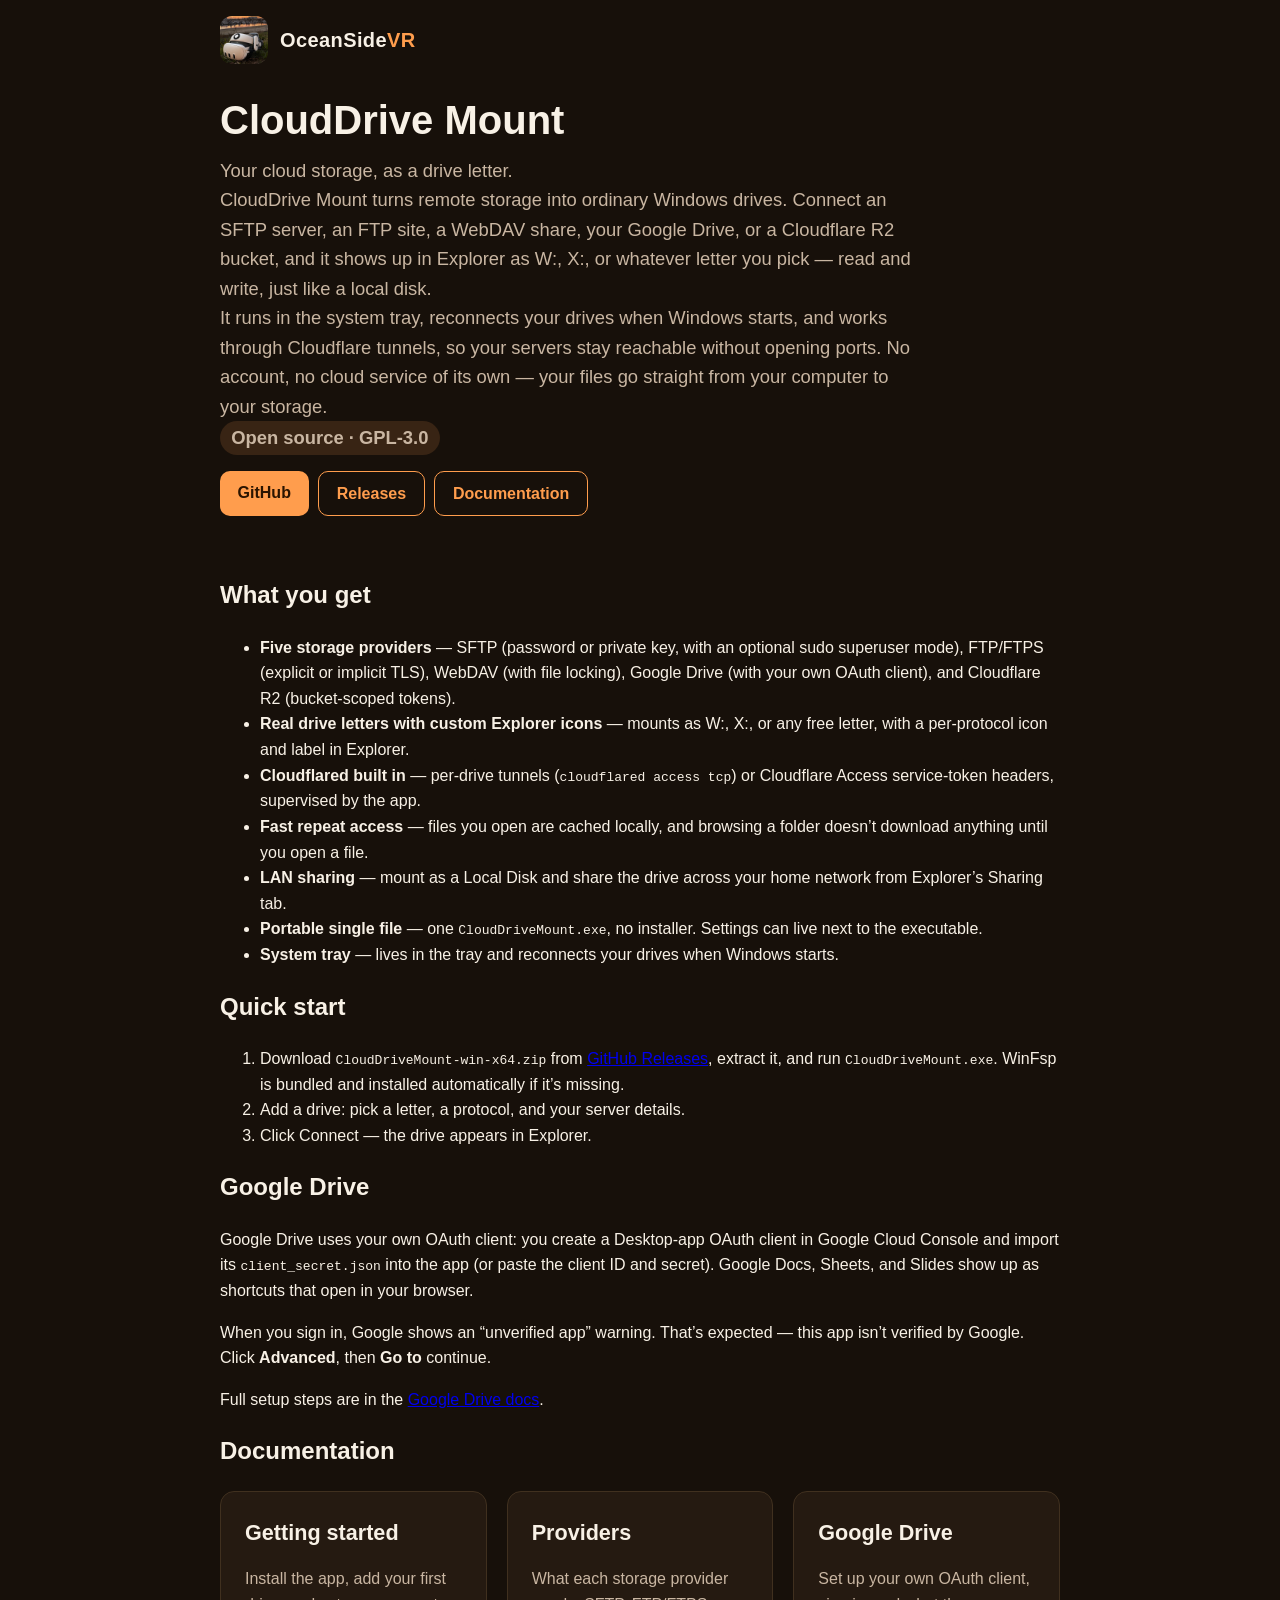
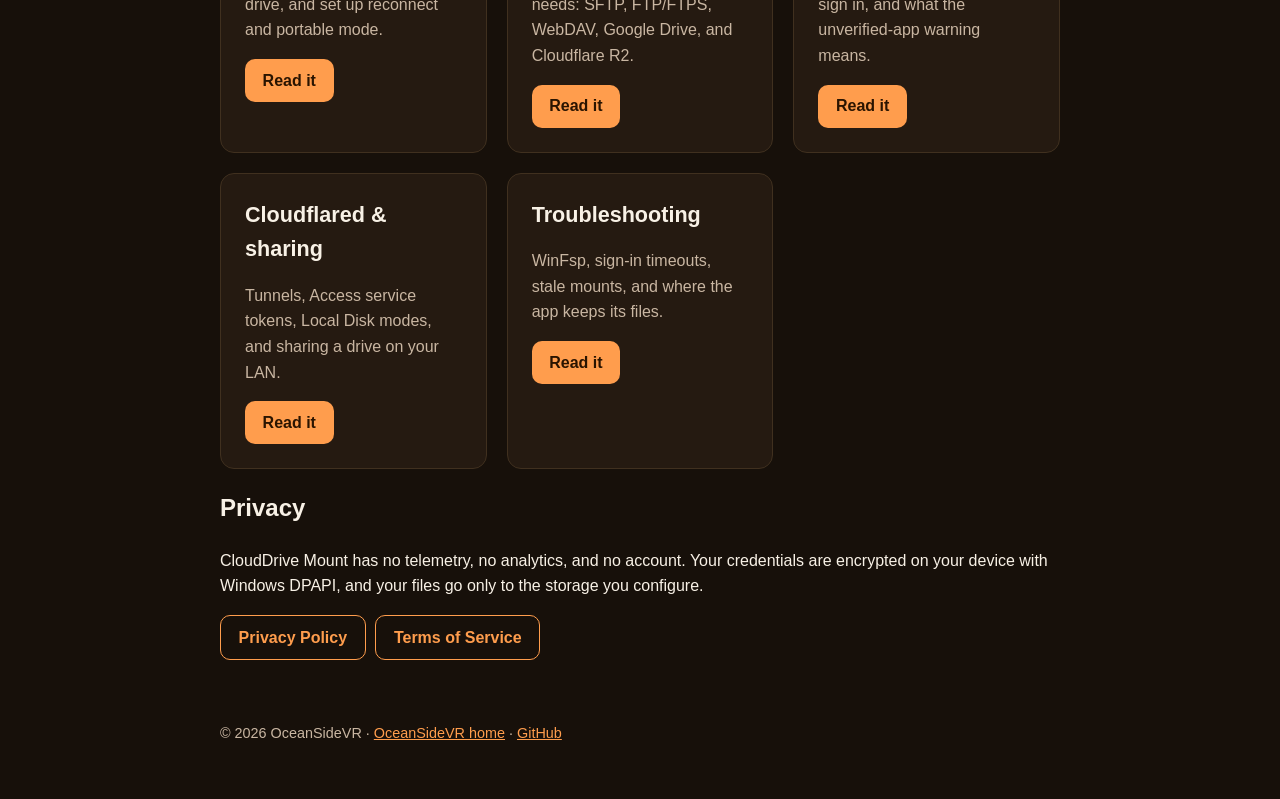
==== clouddrive-mount/index.html @ c626cb5b "Add CloudDrive Mount to the site" ====
<!DOCTYPE html>
<html lang="en">
<head>
<meta charset="utf-8">
<meta name="viewport" content="width=device-width, initial-scale=1">
<title>CloudDrive Mount — OceanSideVR</title>
<meta name="description" content="CloudDrive Mount turns SFTP, FTP, WebDAV, Google Drive, and Cloudflare R2 into ordinary Windows drive letters — with cloudflared tunnels and LAN sharing built in.">
<link rel="icon" href="../assets/company-logo.png">
<link rel="stylesheet" href="../styles.css">
</head>
<body>
<header class="site-header">
  <a href="../" style="display:flex;align-items:center;gap:0.75rem;text-decoration:none;color:inherit;">
    <img src="../assets/company-logo.png" alt="OceanSideVR logo" class="logo">
    <span class="wordmark">OceanSide<span class="wordmark-vr" style="color:#ff9d4d">VR</span></span>
  </a>
</header>
<main>
  <section class="hero">
    <h1>CloudDrive Mount</h1>
    <p>Your cloud storage, as a drive letter.</p>
    <p>CloudDrive Mount turns remote storage into ordinary Windows drives. Connect an SFTP server, an FTP site, a WebDAV share, your Google Drive, or a Cloudflare R2 bucket, and it shows up in Explorer as W:, X:, or whatever letter you pick &mdash; read and write, just like a local disk.</p>
    <p>It runs in the system tray, reconnects your drives when Windows starts, and works through Cloudflare tunnels, so your servers stay reachable without opening ports. No account, no cloud service of its own &mdash; your files go straight from your computer to your storage.</p>
    <p class="tag">Open source &middot; GPL-3.0</p>
    <div class="links">
      <a class="btn" href="https://github.com/jmez11/clouddrive-mount">GitHub</a>
      <a class="btn ghost" href="https://github.com/jmez11/clouddrive-mount/releases">Releases</a>
      <a class="btn ghost" href="https://github.com/jmez11/clouddrive-mount/tree/main/docs">Documentation</a>
    </div>
  </section>

  <section>
    <h2>What you get</h2>
    <ul>
      <li><strong>Five storage providers</strong> &mdash; SFTP (password or private key, with an optional sudo superuser mode), FTP/FTPS (explicit or implicit TLS), WebDAV (with file locking), Google Drive (with your own OAuth client), and Cloudflare R2 (bucket-scoped tokens).</li>
      <li><strong>Real drive letters with custom Explorer icons</strong> &mdash; mounts as W:, X:, or any free letter, with a per-protocol icon and label in Explorer.</li>
      <li><strong>Cloudflared built in</strong> &mdash; per-drive tunnels (<code>cloudflared access tcp</code>) or Cloudflare Access service-token headers, supervised by the app.</li>
      <li><strong>Fast repeat access</strong> &mdash; files you open are cached locally, and browsing a folder doesn&rsquo;t download anything until you open a file.</li>
      <li><strong>LAN sharing</strong> &mdash; mount as a Local Disk and share the drive across your home network from Explorer&rsquo;s Sharing tab.</li>
      <li><strong>Portable single file</strong> &mdash; one <code>CloudDriveMount.exe</code>, no installer. Settings can live next to the executable.</li>
      <li><strong>System tray</strong> &mdash; lives in the tray and reconnects your drives when Windows starts.</li>
    </ul>
  </section>

  <section>
    <h2>Quick start</h2>
    <ol>
      <li>Download <code>CloudDriveMount-win-x64.zip</code> from <a href="https://github.com/jmez11/clouddrive-mount/releases">GitHub Releases</a>, extract it, and run <code>CloudDriveMount.exe</code>. WinFsp is bundled and installed automatically if it&rsquo;s missing.</li>
      <li>Add a drive: pick a letter, a protocol, and your server details.</li>
      <li>Click Connect &mdash; the drive appears in Explorer.</li>
    </ol>
  </section>

  <section>
    <h2>Google Drive</h2>
    <p>Google Drive uses your own OAuth client: you create a Desktop-app OAuth client in Google Cloud Console and import its <code>client_secret.json</code> into the app (or paste the client ID and secret). Google Docs, Sheets, and Slides show up as shortcuts that open in your browser.</p>
    <p>When you sign in, Google shows an &ldquo;unverified app&rdquo; warning. That&rsquo;s expected &mdash; this app isn&rsquo;t verified by Google. Click <strong>Advanced</strong>, then <strong>Go to</strong> continue.</p>
    <p>Full setup steps are in the <a href="https://github.com/jmez11/clouddrive-mount/blob/main/docs/google-drive.md">Google Drive docs</a>.</p>
  </section>

  <section>
    <h2>Documentation</h2>
    <section class="products">
      <article class="card">
        <h2>Getting started</h2>
        <p>Install the app, add your first drive, and set up reconnect and portable mode.</p>
        <div class="links"><a class="btn" href="https://github.com/jmez11/clouddrive-mount/blob/main/docs/getting-started.md">Read it</a></div>
      </article>
      <article class="card">
        <h2>Providers</h2>
        <p>What each storage provider needs: SFTP, FTP/FTPS, WebDAV, Google Drive, and Cloudflare R2.</p>
        <div class="links"><a class="btn" href="https://github.com/jmez11/clouddrive-mount/blob/main/docs/providers.md">Read it</a></div>
      </article>
      <article class="card">
        <h2>Google Drive</h2>
        <p>Set up your own OAuth client, sign in, and what the unverified-app warning means.</p>
        <div class="links"><a class="btn" href="https://github.com/jmez11/clouddrive-mount/blob/main/docs/google-drive.md">Read it</a></div>
      </article>
      <article class="card">
        <h2>Cloudflared &amp; sharing</h2>
        <p>Tunnels, Access service tokens, Local Disk modes, and sharing a drive on your LAN.</p>
        <div class="links"><a class="btn" href="https://github.com/jmez11/clouddrive-mount/blob/main/docs/cloudflared-and-sharing.md">Read it</a></div>
      </article>
      <article class="card">
        <h2>Troubleshooting</h2>
        <p>WinFsp, sign-in timeouts, stale mounts, and where the app keeps its files.</p>
        <div class="links"><a class="btn" href="https://github.com/jmez11/clouddrive-mount/blob/main/docs/troubleshooting.md">Read it</a></div>
      </article>
    </section>
  </section>

  <section>
    <h2>Privacy</h2>
    <p>CloudDrive Mount has no telemetry, no analytics, and no account. Your credentials are encrypted on your device with Windows DPAPI, and your files go only to the storage you configure.</p>
    <div class="links">
      <a class="btn ghost" href="https://github.com/jmez11/clouddrive-mount/blob/main/PRIVACY_POLICY.md">Privacy Policy</a>
      <a class="btn ghost" href="https://github.com/jmez11/clouddrive-mount/blob/main/TERMS_OF_SERVICE.md">Terms of Service</a>
    </div>
  </section>
</main>
<footer>
  <p>&copy; 2026 OceanSideVR &middot; <a href="../">OceanSideVR home</a> &middot; <a href="https://github.com/jmez11">GitHub</a></p>
</footer>
</body>
</html>
---- styles.css ----
:root {
  /* Sunset palette, drawn from the company banner: dusk brown, warm sand,
     and the orange of the harbor sunset. */
  --bg: #17100a;
  --panel: #251a11;
  --border: #40301f;
  --text: #f8f1e6;
  --muted: #c9b6a2;
  --accent: #ff9d4d;
  --accent-dim: rgba(255, 157, 77, 0.14);
}

* { box-sizing: border-box; }

body {
  margin: 0;
  background: var(--bg);
  color: var(--text);
  font-family: -apple-system, BlinkMacSystemFont, "Segoe UI", Roboto, Helvetica, Arial, sans-serif;
  line-height: 1.6;
}

.site-header {
  display: flex;
  align-items: center;
  gap: 0.75rem;
  max-width: 880px;
  margin: 0 auto;
  padding: 1rem 1.25rem 0;
}

.logo {
  width: 48px;
  height: 48px;
  border-radius: 12px;
  object-fit: cover;
}

.wordmark {
  font-size: 1.25rem;
  font-weight: 800;
  letter-spacing: 0.02em;
  color: var(--text);
}

.wordmark-vr {
  color: var(--accent);
}

main {
  max-width: 880px;
  margin: 0 auto;
  padding: 0 1.25rem 3rem;
}

.hero {
  padding: 2rem 0 2.5rem;
}

.hero h1 {
  font-size: 2.5rem;
  line-height: 1.2;
  margin: 0 0 0.75rem;
  text-wrap: balance;
}

.hero p {
  color: var(--muted);
  font-size: 1.15rem;
  margin: 0;
  max-width: 44rem;
}

.hero-banner {
  display: block;
  width: 100%;
  border-radius: 14px;
  margin-bottom: 1.5rem;
  border: 1px solid var(--border);
}

.section-heading {
  font-size: 1.5rem;
  margin: 0 0 1.25rem;
}

.section-intro {
  color: var(--muted);
  margin: -0.5rem 0 1.25rem;
  max-width: 44rem;
}

.beyond-vr {
  margin-top: 3rem;
  padding-top: 2.5rem;
  border-top: 1px solid var(--border);
}

.products {
  display: grid;
  gap: 1.25rem;
  grid-template-columns: repeat(3, 1fr);
}

.card {
  background: var(--panel);
  border: 1px solid var(--border);
  border-radius: 14px;
  padding: 1.5rem;
}

.card-art {
  display: block;
  width: calc(100% + 3rem);
  height: 150px;
  object-fit: contain;
  margin: -1.5rem -1.5rem 1rem;
  padding: 1.25rem;
  background: rgba(0, 0, 0, 0.25);
  border-radius: 14px 14px 0 0;
}

.card h2 {
  margin: 0 0 0.25rem;
  font-size: 1.35rem;
}

.tag {
  display: inline-block;
  font-size: 0.8rem;
  font-weight: 600;
  color: var(--accent);
  background: var(--accent-dim);
  border-radius: 999px;
  padding: 0.15rem 0.7rem;
  margin: 0 0 0.75rem;
}

.tag.muted {
  color: var(--muted);
  background: rgba(201, 182, 162, 0.12);
}

.card p { color: var(--muted); }

.links {
  display: flex;
  flex-wrap: wrap;
  gap: 0.6rem;
  margin-top: 1rem;
}

.btn {
  display: inline-block;
  background: var(--accent);
  color: #2a1400;
  font-weight: 700;
  text-decoration: none;
  border-radius: 10px;
  padding: 0.55rem 1.1rem;
}

.btn.ghost {
  background: transparent;
  color: var(--accent);
  border: 1px solid var(--accent);
}

.btn.soon {
  opacity: 0.65;
  cursor: default;
}

footer {
  max-width: 880px;
  margin: 0 auto;
  padding: 0 1.25rem 2.5rem;
  color: var(--muted);
  font-size: 0.9rem;
}

footer a { color: var(--accent); }

@media (max-width: 720px) {
  .products { grid-template-columns: 1fr; }
}

@media (max-width: 560px) {
  .hero { padding: 1.5rem 0 2rem; }
  .hero h1 { font-size: 1.9rem; }
}
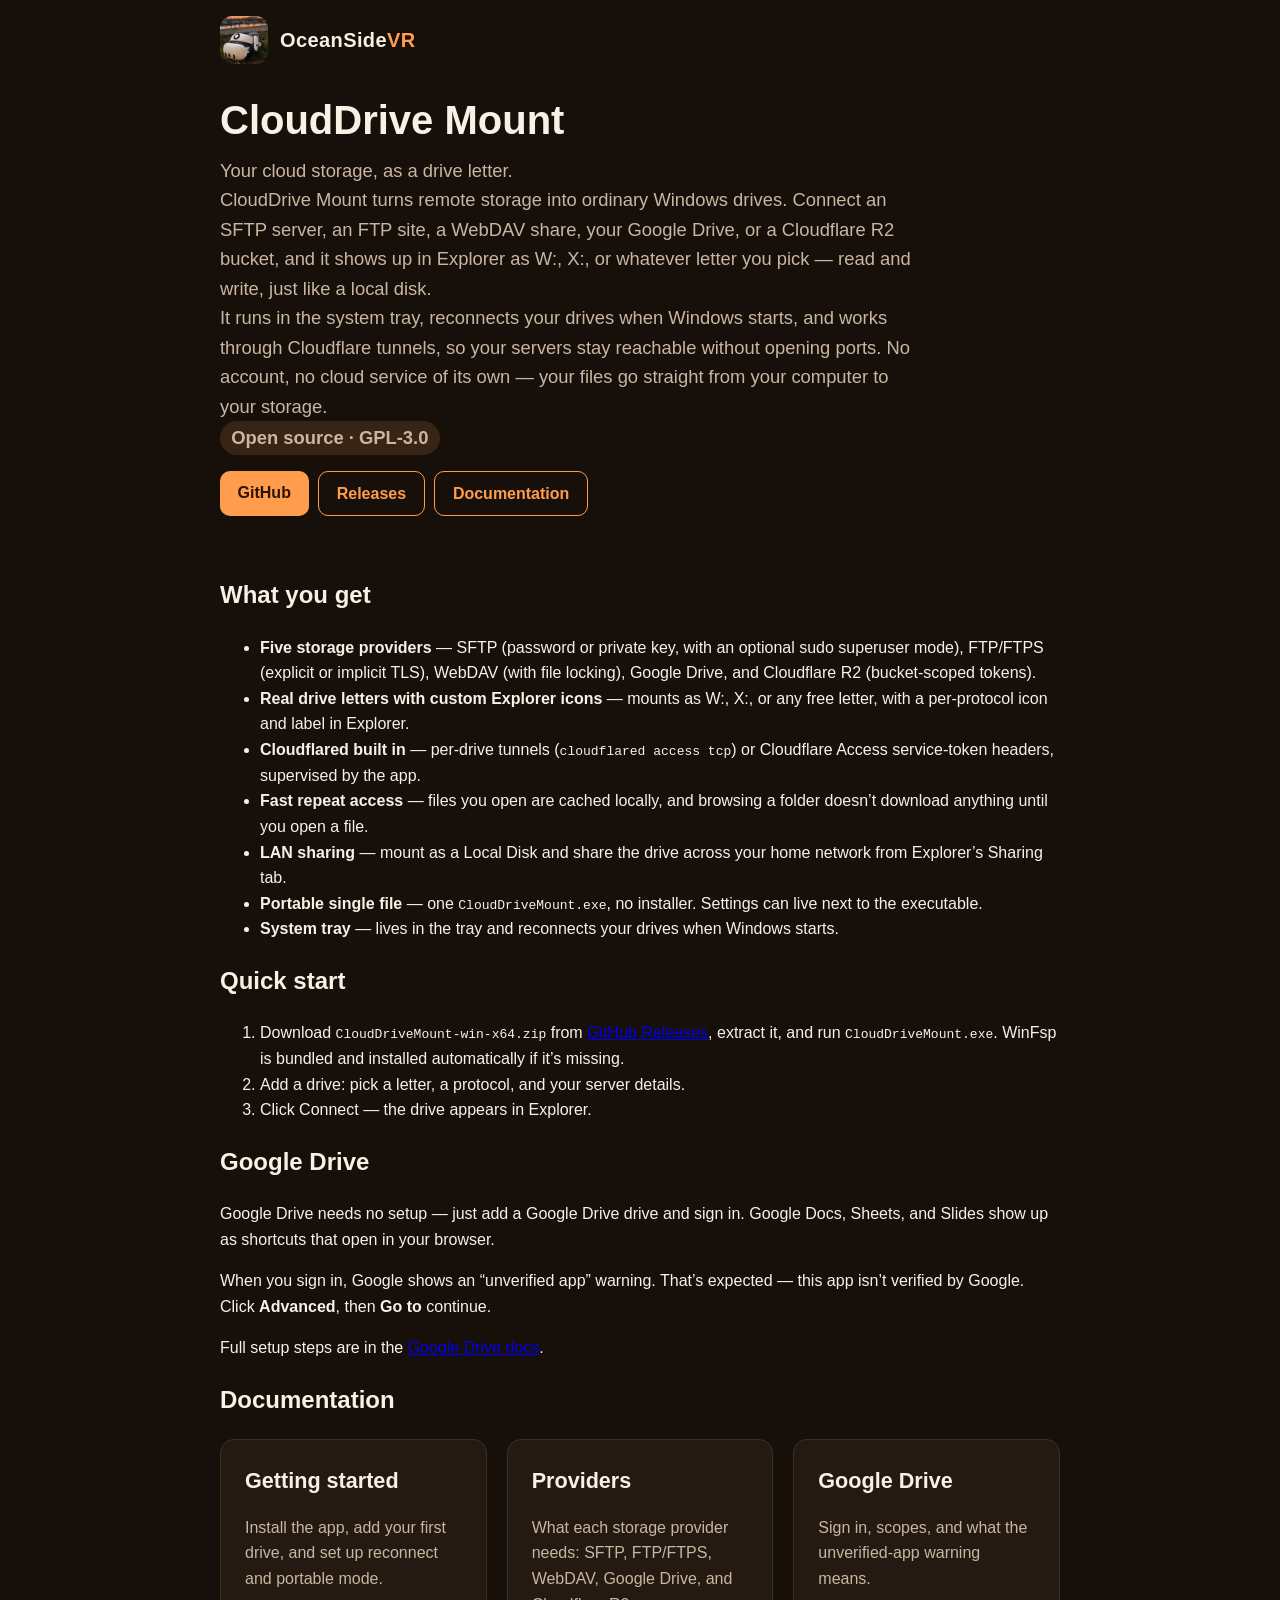
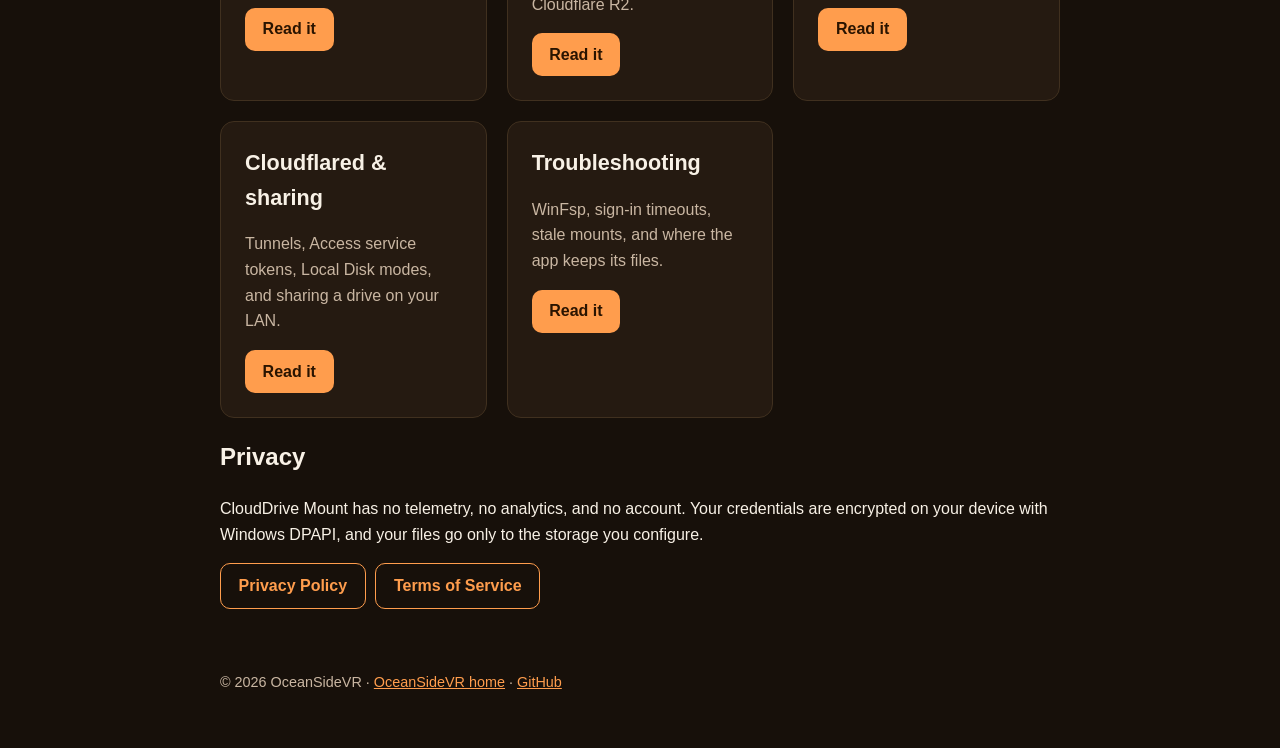
==== commit 2fdef68c: "Update CloudDrive Mount page for embedded Google Drive OAuth credentials" ====
--- a/clouddrive-mount/index.html
+++ b/clouddrive-mount/index.html
@@ -32,7 +32,7 @@
   <section>
     <h2>What you get</h2>
     <ul>
-      <li><strong>Five storage providers</strong> &mdash; SFTP (password or private key, with an optional sudo superuser mode), FTP/FTPS (explicit or implicit TLS), WebDAV (with file locking), Google Drive (with your own OAuth client), and Cloudflare R2 (bucket-scoped tokens).</li>
+      <li><strong>Five storage providers</strong> &mdash; SFTP (password or private key, with an optional sudo superuser mode), FTP/FTPS (explicit or implicit TLS), WebDAV (with file locking), Google Drive, and Cloudflare R2 (bucket-scoped tokens).</li>
       <li><strong>Real drive letters with custom Explorer icons</strong> &mdash; mounts as W:, X:, or any free letter, with a per-protocol icon and label in Explorer.</li>
       <li><strong>Cloudflared built in</strong> &mdash; per-drive tunnels (<code>cloudflared access tcp</code>) or Cloudflare Access service-token headers, supervised by the app.</li>
       <li><strong>Fast repeat access</strong> &mdash; files you open are cached locally, and browsing a folder doesn&rsquo;t download anything until you open a file.</li>
@@ -53,7 +53,7 @@
 
   <section>
     <h2>Google Drive</h2>
-    <p>Google Drive uses your own OAuth client: you create a Desktop-app OAuth client in Google Cloud Console and import its <code>client_secret.json</code> into the app (or paste the client ID and secret). Google Docs, Sheets, and Slides show up as shortcuts that open in your browser.</p>
+    <p>Google Drive needs no setup &mdash; just add a Google Drive drive and sign in. Google Docs, Sheets, and Slides show up as shortcuts that open in your browser.</p>
     <p>When you sign in, Google shows an &ldquo;unverified app&rdquo; warning. That&rsquo;s expected &mdash; this app isn&rsquo;t verified by Google. Click <strong>Advanced</strong>, then <strong>Go to</strong> continue.</p>
     <p>Full setup steps are in the <a href="https://github.com/jmez11/clouddrive-mount/blob/main/docs/google-drive.md">Google Drive docs</a>.</p>
   </section>
@@ -73,7 +73,7 @@
       </article>
       <article class="card">
         <h2>Google Drive</h2>
-        <p>Set up your own OAuth client, sign in, and what the unverified-app warning means.</p>
+        <p>Sign in, scopes, and what the unverified-app warning means.</p>
         <div class="links"><a class="btn" href="https://github.com/jmez11/clouddrive-mount/blob/main/docs/google-drive.md">Read it</a></div>
       </article>
       <article class="card">
